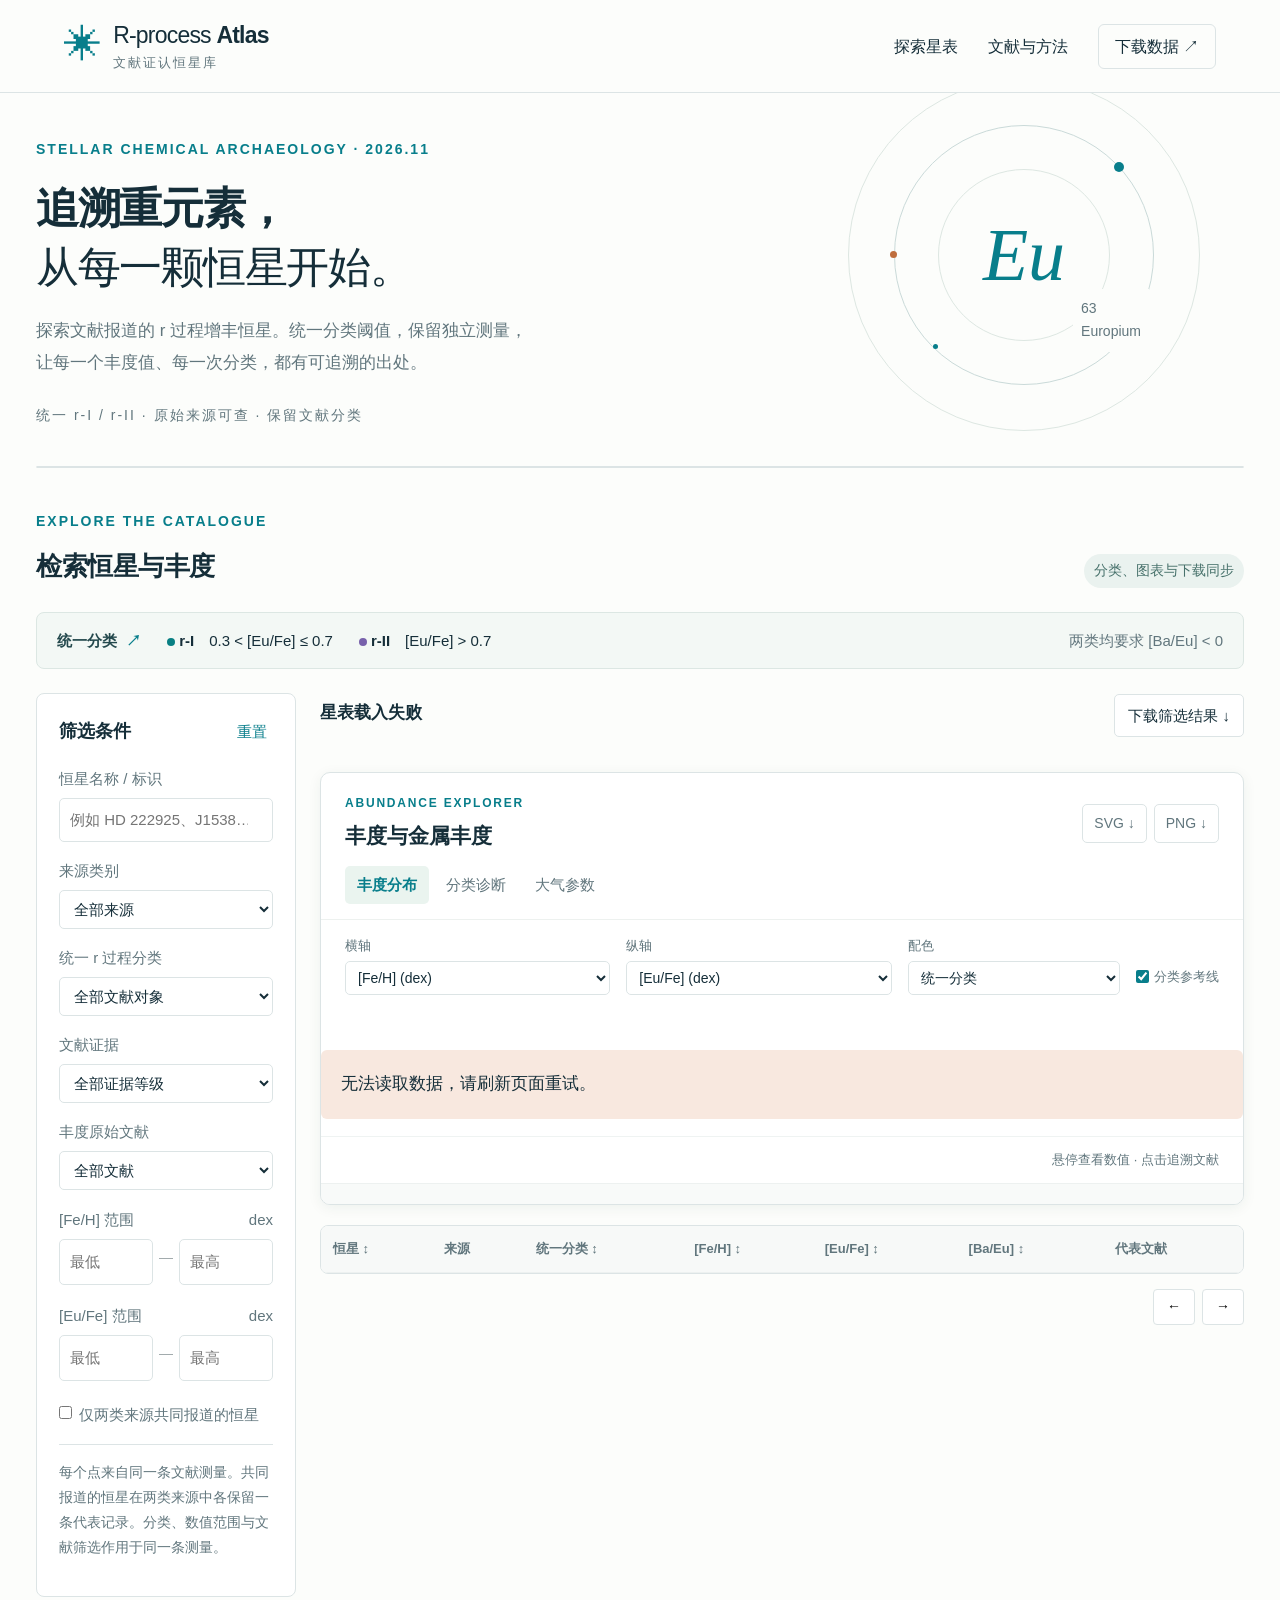
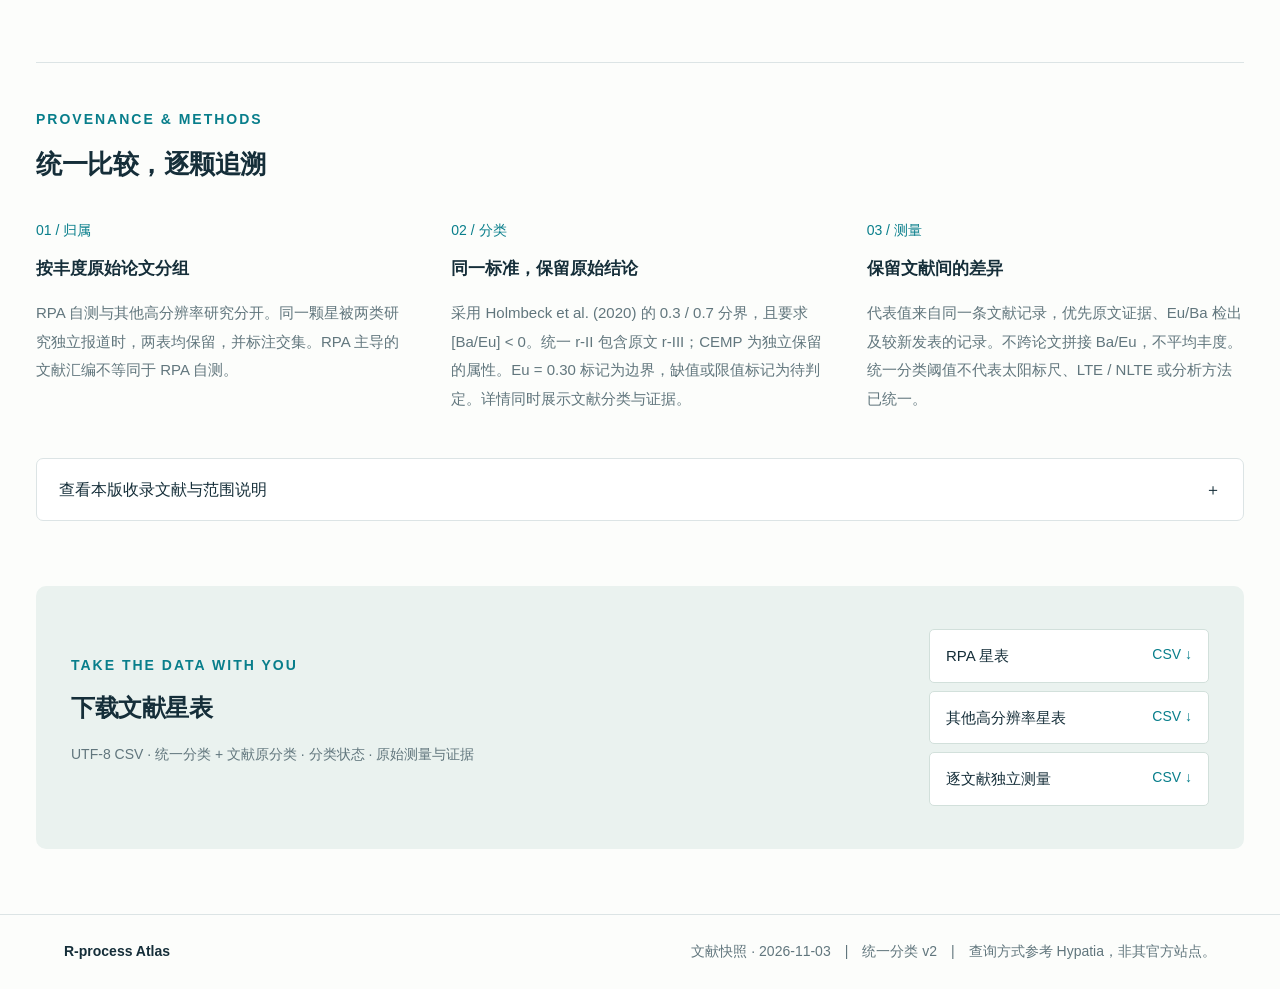
==== index.html @ 6a743aff "Add files via upload" ====
<!doctype html>
<html lang="zh-CN">
<head><meta charset="utf-8"><meta name="viewport" content="width=device-width,initial-scale=1"><meta name="description" content="检索公开文献报道的 r 过程增丰恒星，使用统一的 0.3 / 0.7 分类阈值，逐星追溯原始丰度测量。"><title>R-process Atlas · 文献证认恒星库</title><link rel="stylesheet" href="style.css?v=3"></head>
<body>
<header><a class="brand" href="#explore"><span class="mark">✳</span><span>R-process <b>Atlas</b><small>文献证认恒星库</small></span></a><nav><a href="#explore">探索星表</a><a href="#sources">文献与方法</a><a class="nav-download" href="#downloads">下载数据 ↗</a></nav></header>
<main>
<section class="hero"><div class="eyebrow">STELLAR CHEMICAL ARCHAEOLOGY · 2026.11</div><h1>追溯重元素，<br><span>从每一颗恒星开始。</span></h1><p>探索文献报道的 r 过程增丰恒星。统一分类阈值，保留独立测量，<br class="desktop">让每一个丰度值、每一次分类，都有可追溯的出处。</p><div class="hero-note">统一 r-I / r-II · 原始来源可查 · 保留文献分类</div><div class="orbit" aria-hidden="true"><i></i><i></i><i></i><span>Eu</span><small>63<br>Europium</small></div></section>
<section class="stats" id="stats" aria-live="polite"></section>
<section id="explore" class="explorer">
<div class="section-heading"><div><div class="eyebrow">EXPLORE THE CATALOGUE</div><h2>检索恒星与丰度</h2></div><span class="tag">分类、图表与下载同步</span></div>
<div class="classification-rule"><span class="rule-title">统一分类 <a href="https://arxiv.org/abs/2007.00749" target="_blank" rel="noopener" aria-label="Holmbeck 等 2020 年分类依据">↗</a></span><span><i class="dot class-i"></i><b>r-I</b>　0.3 &lt; [Eu/Fe] ≤ 0.7</span><span><i class="dot class-ii"></i><b>r-II</b>　[Eu/Fe] &gt; 0.7</span><span class="rule-common">两类均要求 [Ba/Eu] &lt; 0</span></div>
<div class="layout">
<aside>
<div class="filter-head"><h3>筛选条件</h3><button id="reset" class="text-button">重置</button></div>
<label>恒星名称 / 标识<input id="search" type="search" placeholder="例如 HD 222925、J1538…"></label>
<label>来源类别<select id="group"><option value="">全部来源</option><option value="RPA">RPA</option><option value="Other">其他高分辨率研究</option></select></label>
<label>统一 r 过程分类<select id="class"><option value="">全部文献对象</option><option value="r-I">r-I</option><option value="r-II">r-II</option><option value="boundary">阈值边界 · Eu = 0.30</option><option value="unavailable">待判定 · 缺值或限值</option><option value="outside">不满足统一阈值</option></select></label>
<label>文献证据<select id="basis"><option value="">全部证据等级</option><option value="primary">原文分类 / 原作者准则</option><option value="compilation">Shank (2023) 文献汇编</option></select></label>
<label>丰度原始文献<select id="source"><option value="">全部文献</option></select></label>
<div class="range-label">[Fe/H] 范围 <span>dex</span></div><div class="range"><input id="feMin" type="number" step="0.1" placeholder="最低" aria-label="最低 Fe/H"><span>—</span><input id="feMax" type="number" step="0.1" placeholder="最高" aria-label="最高 Fe/H"></div>
<div class="range-label">[Eu/Fe] 范围 <span>dex</span></div><div class="range"><input id="euMin" type="number" step="0.1" placeholder="最低" aria-label="最低 Eu/Fe"><span>—</span><input id="euMax" type="number" step="0.1" placeholder="最高" aria-label="最高 Eu/Fe"></div>
<label class="checkbox"><input type="checkbox" id="overlap">仅两类来源共同报道的恒星</label>
<p class="filter-note">每个点来自同一条文献测量。共同报道的恒星在两类来源中各保留一条代表记录。分类、数值范围与文献筛选作用于同一条测量。</p>
</aside>
<div class="results">
<div class="result-head"><div><strong id="resultCount" aria-live="polite">读取星表…</strong><small id="plotCount"></small></div><button id="export" class="button secondary">下载筛选结果 ↓</button></div>
<div id="classSummary" class="class-summary" aria-label="当前代表记录的统一分类数量"></div>
<div class="plot-card">
<div class="plot-heading"><div><div class="eyebrow">ABUNDANCE EXPLORER</div><h3 id="plotTitle">丰度与金属丰度</h3></div><div class="figure-download"><button id="saveSVG" title="下载可编辑矢量图">SVG ↓</button><button id="savePNG" title="下载三倍分辨率 PNG 图像">PNG ↓</button></div></div>
<div class="plot-tabs" role="group" aria-label="图表预设"><button data-view="abundance" class="active" aria-pressed="true">丰度分布</button><button data-view="diagnostic" aria-pressed="false">分类诊断</button><button data-view="atmosphere" aria-pressed="false">大气参数</button></div>
<div class="plot-controls">
<label>横轴<select id="xaxis"><option value="feh">[Fe/H] (dex)</option><option value="eu">[Eu/Fe] (dex)</option><option value="ba_eu">[Ba/Eu] (dex)</option><option value="teff">Teff (K)</option><option value="logg">log g (dex)</option></select></label>
<label>纵轴<select id="yaxis"><option value="eu">[Eu/Fe] (dex)</option><option value="ba_eu">[Ba/Eu] (dex)</option><option value="feh">[Fe/H] (dex)</option><option value="logg">log g (dex)</option><option value="teff">Teff (K)</option></select></label>
<label>配色<select id="colorBy"><option value="class">统一分类</option><option value="group">来源类别</option></select></label>
<label class="checkbox threshold-toggle"><input id="showThresholds" type="checkbox" checked>分类参考线</label>
</div>
<div id="plotLegend" class="plot-legend"></div>
<div id="plot" role="region" aria-label="恒星丰度交互散点图"></div>
<div class="plot-foot"><span id="plottedCount"></span><span>悬停查看数值 · 点击追溯文献</span></div>
<p id="plotNote" class="plot-note"></p>
</div>
<div class="table-wrap"><table><thead><tr><th><button data-sort="name">恒星 ↕</button></th><th>来源</th><th><button data-sort="r_class">统一分类 ↕</button></th><th><button data-sort="feh">[Fe/H] ↕</button></th><th><button data-sort="eu">[Eu/Fe] ↕</button></th><th><button data-sort="ba_eu">[Ba/Eu] ↕</button></th><th>代表文献</th></tr></thead><tbody id="rows"></tbody></table></div>
<div class="pagination"><span id="pageInfo"></span><div><button id="prev" aria-label="上一页">←</button><button id="next" aria-label="下一页">→</button></div></div>
</div></div></section>
<section id="sources" class="methods"><div class="eyebrow">PROVENANCE & METHODS</div><h2>统一比较，逐颗追溯</h2><div class="method-grid">
<article><span>01 / 归属</span><h3>按丰度原始论文分组</h3><p>RPA 自测与其他高分辨率研究分开。同一颗星被两类研究独立报道时，两表均保留，并标注交集。RPA 主导的文献汇编不等同于 RPA 自测。</p></article>
<article><span>02 / 分类</span><h3>同一标准，保留原始结论</h3><p>采用 Holmbeck et al. (2020) 的 0.3 / 0.7 分界，且要求 [Ba/Eu] &lt; 0。统一 r-II 包含原文 r-III；CEMP 为独立保留的属性。Eu = 0.30 标记为边界，缺值或限值标记为待判定。详情同时展示文献分类与证据。</p></article>
<article><span>03 / 测量</span><h3>保留文献间的差异</h3><p>代表值来自同一条文献记录，优先原文证据、Eu/Ba 检出及较新发表的记录。不跨论文拼接 Ba/Eu，不平均丰度。统一分类阈值不代表太阳标尺、LTE / NLTE 或分析方法已统一。</p></article>
</div><details><summary>查看本版收录文献与范围说明 <span>＋</span></summary><p class="coverage">本版是文献工作汇编，保留 702 颗不同恒星、814 条独立测量；统一分类不改变文献库的收录成员。未满足阈值或暂无法计算的记录仍保留并明确标记，不能计入严格统一 r-I / r-II 样本。本版并非全球所有文献的穷尽检索，部分早期数据仍依赖 Shank (2023) 汇编，原文证据尚未全部复核。图中的点值不包含缺失或限值，未导入的误差条不作推定。</p><p class="coverage"><a href="https://arxiv.org/abs/2007.00749" target="_blank" rel="noopener">Holmbeck et al. (2020) 分类依据 ↗</a>　<a href="data/README.md" download>字段与方法说明 ↓</a>　<a href="data/uniform_classification_changes.csv" download>分类变更核对表 ↓</a></p><div id="sourceList"></div></details></section>
<section id="downloads"><div><div class="eyebrow">TAKE THE DATA WITH YOU</div><h2>下载文献星表</h2><p>UTF-8 CSV · 统一分类 + 文献原分类 · 分类状态 · 原始测量与证据</p></div><div class="download-links"><a href="data/RPA_confirmed_RPE_stars.csv" download>RPA 星表 <span>CSV ↓</span></a><a href="data/Other_highres_confirmed_RPE_stars.csv" download>其他高分辨率星表 <span>CSV ↓</span></a><a href="data/publication_measurements.csv" download>逐文献独立测量 <span>CSV ↓</span></a></div></section>
</main><footer><b>R-process Atlas</b><span>文献快照 · 2026-11-03　|　统一分类 v2　|　查询方式参考 Hypatia，非其官方站点。</span></footer>
<dialog id="detail"><button class="close" aria-label="关闭详情">×</button><div id="detailContent"></div></dialog><div id="tooltip" role="tooltip"></div><div id="notice" role="status" aria-live="polite"></div><script src="app.js?v=3"></script>
</body></html>
---- style.css ----
:root{--ink:#152e39;--muted:#61767d;--line:#dce4e5;--paper:#f7f9f8;--teal:#087e8b;--orange:#bf6d3d}*{box-sizing:border-box}html{scroll-behavior:smooth;scroll-padding-top:30px}body{margin:0;color:var(--ink);font:17px/1.7 Inter,"Segoe UI","Microsoft YaHei",sans-serif;background:#fcfdfb}button,input,select{font:inherit}button,a,select{touch-action:manipulation}a{color:inherit;text-decoration:none}button{cursor:pointer}header{max-width:1440px;margin:auto;padding:22px 5%;display:flex;align-items:center;justify-content:space-between;border-bottom:1px solid var(--line)}.brand{display:flex;align-items:center;gap:12px;font-size:23px;line-height:1.2;letter-spacing:-.8px}.brand small{display:block;font-size:13px;letter-spacing:2px;margin-top:5px;color:var(--muted)}.mark{font-size:38px;color:var(--teal)}nav{display:flex;gap:30px;align-items:center;font-size:16px}.nav-download{border:1px solid var(--line);border-radius:6px;padding:8px 16px}main{max-width:1320px;margin:auto;padding:0 28px}.hero{position:relative;padding:65px 0 52px;overflow:hidden}.eyebrow{font-size:14px;font-weight:600;letter-spacing:2px;color:var(--teal)}h1{font-size:46px;line-height:1.38;letter-spacing:-1.3px;margin:17px 0}h1 span{font-weight:400}.hero p{color:var(--muted);line-height:1.9}.hero-note{font-size:14px;letter-spacing:2px;margin-top:25px;color:var(--muted)}.orbit{position:absolute;right:90px;top:56px;width:260px;height:260px;border:1px solid #cadad9;border-radius:50%;display:flex;align-items:center;justify-content:center}.orbit:after,.orbit:before{content:'';position:absolute;border:1px solid #dde7e2;border-radius:50%;width:350px;height:350px}.orbit:before{width:170px;height:170px}.orbit span{font:italic 74px Georgia,serif;color:var(--teal)}.orbit small{position:absolute;bottom:32px;right:4px;background:#fcfdfb;padding:8px;color:var(--muted);font-size:14px}.orbit i{position:absolute;width:10px;height:10px;border-radius:50%;background:var(--teal);top:36px;right:29px}.orbit i:nth-child(2){left:-5px;top:125px;background:var(--orange);width:7px;height:7px}.orbit i:nth-child(3){left:38px;top:218px;width:5px;height:5px}.stats{display:grid;grid-template-columns:repeat(4,1fr);border:1px solid var(--line);border-radius:10px;background:white;margin-bottom:54px}.stat{padding:24px 30px;border-right:1px solid var(--line)}.stat:last-child{border:0}.stat b{font:36px Georgia,serif;display:block}.stat span{display:block;font-size:15px;color:var(--muted);margin-top:5px}.section-heading{display:flex;align-items:end;justify-content:space-between;margin-bottom:24px}h2{font-size:26px;letter-spacing:-.5px;margin:10px 0 0}.tag{font-size:14px;padding:5px 10px;background:#eaf2ef;border-radius:20px;color:#47716b}.layout{display:grid;grid-template-columns:250px minmax(0,1fr);gap:26px}aside{align-self:start;border:1px solid var(--line);border-radius:8px;background:white;padding:22px}.filter-head{display:flex;justify-content:space-between;align-items:center;margin-bottom:20px}h3{font-size:17px;margin:0}.text-button{color:var(--teal);background:none;border:0;font-size:15px}label{font-size:15px;color:var(--muted);display:block;margin-bottom:17px}input,select{display:block;width:100%;background:white;border:1px solid var(--line);border-radius:5px;padding:9px 10px;font-size:15px;color:var(--ink);margin-top:7px}input:focus,select:focus{outline:2px solid #82c9ce;outline-offset:1px}.range-label{display:flex;justify-content:space-between;font-size:15px;color:var(--muted)}.range{display:flex;gap:6px;align-items:center;margin-bottom:18px}.range input{min-width:0}.range span{font-size:14px;color:#a1abad}.checkbox{display:flex;align-items:start;gap:7px;margin-top:22px}.checkbox input{width:auto;margin:3px 0}.filter-note{font-size:14px;line-height:1.8;border-top:1px solid var(--line);padding-top:15px;color:var(--muted)}.result-head{display:flex;align-items:center;justify-content:space-between;margin-bottom:16px}.result-head strong{font-size:17px}.result-head small{display:block;color:var(--muted);font-size:14px}.button{border:1px solid var(--line);border-radius:5px;padding:8px 13px;font-size:15px;background:white;color:var(--ink)}.plot-card{border:1px solid var(--line);border-radius:8px;background:white;overflow:hidden}.plot-controls{display:flex;justify-content:space-between;align-items:center;padding:15px 22px;font-size:14px}.plot-controls label{display:flex;align-items:center;gap:12px;margin:0}.plot-controls select{width:auto;margin:0;padding:5px 10px}.dot{display:inline-block;width:7px;height:7px;border-radius:50%;margin-right:4px}.rpa{background:var(--teal)}.other{background:var(--orange)}#plot{padding:0 12px}#plot svg{display:block;width:100%;height:auto}.plot-foot{display:flex;justify-content:space-between;font-size:13px;color:var(--muted);padding:10px 22px;border-top:1px solid #eff3f2}.table-wrap{overflow:auto;margin-top:22px;border:1px solid var(--line);border-radius:8px;background:white}table{width:100%;border-collapse:collapse;font-size:15px;white-space:nowrap}th{text-align:left;font-size:13px;color:var(--muted);background:var(--paper);font-weight:500}td,th{padding:12px 14px;border-bottom:1px solid #edf1f0}th button{border:0;background:none;color:inherit;padding:0;font:inherit}tbody tr{cursor:pointer}tbody tr:hover{background:#f0f7f5}.name-button{border:0;background:none;color:var(--teal);text-align:left;padding:0;font-size:15px}.badge{border-radius:4px;font-size:13px;padding:2px 7px;background:#e9f3f1;color:var(--teal)}.badge.other{background:#f8eee7;color:#9b5a32}.pagination{display:flex;justify-content:space-between;align-items:center;font-size:14px;color:var(--muted);padding:15px 0}.pagination button{border:1px solid var(--line);background:white;border-radius:4px;margin-left:7px;padding:5px 13px}.pagination button:disabled{opacity:.35;cursor:default}.methods{margin-top:65px;border-top:1px solid var(--line);padding-top:45px}.method-grid{display:grid;grid-template-columns:repeat(3,1fr);gap:38px;margin:30px 0}.method-grid article>span{color:var(--teal);font-size:14px}.method-grid h3{margin:10px 0}.method-grid p,.coverage{font-size:15px;color:var(--muted);line-height:1.9}details{border:1px solid var(--line);border-radius:7px;padding:17px 22px;background:white}summary{cursor:pointer;font-size:16px;list-style:none}summary span{float:right}.source-item{display:flex;justify-content:space-between;border-top:1px solid #edf1f0;padding:9px 0;font-size:15px}.source-item a{color:var(--teal)}.source-item span{color:var(--muted);font-size:14px}#sourceList{max-height:350px;overflow:auto}#downloads{display:flex;align-items:center;justify-content:space-between;gap:25px;margin:65px 0;background:#eaf2ef;border-radius:10px;padding:35px}#downloads h2{font-size:24px}#downloads p{font-size:14px;color:var(--muted)}.download-links{min-width:280px}.download-links a{display:flex;justify-content:space-between;gap:25px;background:white;border:1px solid #d2e0db;padding:13px 16px;border-radius:5px;margin:8px 0;font-size:15px}.download-links span{color:var(--teal);font-size:14px}footer{display:flex;justify-content:space-between;gap:20px;padding:25px 5%;border-top:1px solid var(--line);font-size:14px;color:var(--muted)}footer b{color:var(--ink)}dialog{border:1px solid var(--line);border-radius:12px;max-width:850px;width:92%;max-height:85vh;padding:35px;color:var(--ink)}dialog::backdrop{background:#102d3a88;backdrop-filter:blur(3px)}.close{position:absolute;right:15px;top:10px;border:0;background:none;font-size:30px;color:var(--muted)}#detailContent h2{padding-right:20px}#detailContent p{font-size:15px;color:var(--muted);overflow-wrap:anywhere}.measure{padding:18px 0;border-top:1px solid var(--line)}.measure a{color:var(--teal)}.measure .vals{display:flex;gap:20px;flex-wrap:wrap;font-size:16px}.measure small{display:block;font-size:14px;color:var(--muted);margin-top:10px}#tooltip{position:fixed;pointer-events:none;background:#173944;color:white;padding:8px 12px;border-radius:5px;font-size:14px;display:none;z-index:20;max-width:240px}.empty{padding:35px;color:var(--muted);text-align:center}.error{background:#f8e8df;padding:20px;border-radius:6px}a:hover{color:var(--teal)}@media(max-width:950px){.orbit{right:25px;opacity:.6;transform:scale(.75)}.hero h1,.hero p,.hero-note{position:relative;z-index:1}.hero p{max-width:65%}.layout{grid-template-columns:220px minmax(0,1fr);gap:16px}main{padding:0 20px}.stat{padding:20px}.plot-controls{padding:12px}.method-grid{gap:20px}}@media(max-width:650px){header{padding:18px 20px}.brand{font-size:19px}nav{gap:14px;font-size:14px}nav .nav-download{display:none}.hero{padding:35px 0}.hero h1{font-size:34px}.hero p{max-width:100%;font-size:16px}.orbit{display:none}.stats{grid-template-columns:repeat(2,1fr);margin-bottom:35px}.stat:nth-child(2){border-right:0}.stat:nth-child(-n+2){border-bottom:1px solid var(--line)}.stat b{font-size:30px}.layout{display:block}aside{display:grid;grid-template-columns:1fr 1fr;gap:0 16px;margin-bottom:20px;padding:16px}.filter-head,.filter-note,.checkbox{grid-column:1/-1}.range-label,.range{grid-column:1/-1}.filter-note{margin-bottom:0}.section-heading h2{font-size:22px}.tag{display:none}.result-head{gap:10px}.plot-foot span:last-child{display:none}.method-grid{grid-template-columns:1fr;gap:20px}.methods{margin-top:40px}.method-grid article{border-bottom:1px solid var(--line)}#downloads{display:block;padding:22px;margin:40px 0}.download-links{min-width:0;margin-top:20px}footer{display:block}footer span{display:block;margin-top:8px}.desktop{display:none}dialog{padding:25px 20px}.measure .vals{gap:10px}h2{font-size:23px}}

/* Unified classification and scientific explorer · 2026-11-03 v2 */
:root{--class-i:#087f83;--class-ii:#7761ab}
main{max-width:1480px;padding:0 36px}.hero{padding:45px 0 38px}.hero h1{font-size:43px}.orbit{top:32px}.stats{margin-bottom:42px}.stat{padding:22px 28px}.layout{grid-template-columns:235px minmax(0,1fr);gap:24px}.results{min-width:0}.classification-rule{display:flex;align-items:center;flex-wrap:wrap;gap:12px 26px;padding:14px 20px;border:1px solid #dce7e3;background:#f3f8f5;border-radius:8px;margin:0 0 24px;font-size:15px}.rule-title{font-weight:600;color:#24494d}.rule-title a{color:var(--teal);margin-left:5px}.rule-common{color:var(--muted);margin-left:auto}.class-i{background:var(--class-i)}.class-ii{background:var(--class-ii)}.dot{width:8px;height:8px;flex-shrink:0}.result-head{min-height:45px;gap:16px}.result-head strong{font-size:17px}.result-head small{margin-top:4px}.class-summary{display:flex;gap:8px;flex-wrap:wrap;margin:0 0 18px}.summary-chip{display:flex;align-items:center;gap:7px;border:1px solid #e1e8e6;border-radius:6px;padding:6px 11px;background:white;font-size:14px;color:#61767d}.summary-chip i{height:7px;width:7px;border-radius:50%}.summary-chip b{color:#2c4650;margin-left:4px;font-size:16px;font-variant-numeric:tabular-nums}.summary-chip:hover,.summary-chip.selected{border-color:#79aaa7;background:#f0f7f4}.plot-card{border-radius:10px;box-shadow:0 3px 14px #173b3510}.plot-heading{display:flex;align-items:center;justify-content:space-between;padding:20px 24px 12px;gap:12px}.plot-heading .eyebrow{font-size:12px;letter-spacing:1.8px}.plot-heading h3{font-size:19px;margin-top:5px;font-weight:600}.figure-download{display:flex;gap:7px}.figure-download button{border:1px solid #dce4e5;background:white;padding:6px 10px;color:var(--muted);font-size:14px;border-radius:5px}.figure-download button:hover{color:var(--teal);border-color:#88aaa7}.plot-tabs{display:flex;gap:5px;padding:0 24px 15px;border-bottom:1px solid #edf1ef}.plot-tabs button{background:none;border:0;border-radius:5px;font-size:15px;color:var(--muted);padding:6px 12px}.plot-tabs button.active{color:var(--teal);background:#eaf4ef;font-weight:600}.plot-controls{display:grid;grid-template-columns:minmax(120px,1fr) minmax(120px,1fr) minmax(95px,.8fr) auto;gap:14px;padding:16px 24px 10px;align-items:end}.plot-controls label{display:block;font-size:13px;color:var(--muted)}.plot-controls select{display:block;width:100%;margin:5px 0 0;font-size:14px;padding:7px 8px}.plot-controls .threshold-toggle{display:flex;align-items:center;gap:5px;white-space:nowrap;margin:0;padding-bottom:8px;font-size:13px}.threshold-toggle input{margin:0;accent-color:var(--teal)}.plot-legend{display:flex;align-items:center;justify-content:space-between;gap:10px;flex-wrap:wrap;padding:5px 24px 0;font-size:13px;color:var(--muted);min-height:28px}.color-legend,.shape-legend{display:flex;flex-wrap:wrap;gap:12px}.color-legend span{display:inline-flex;align-items:center;gap:3px}.shape-legend{gap:13px;color:#64767a}.shape-legend span{white-space:nowrap}#plot{padding:0;width:100%;overflow:hidden}#plot svg{width:100%;height:auto;display:block}.plot-point{cursor:pointer;outline:none}.plot-point:hover,.plot-point:focus{fill-opacity:1;stroke:#173944;stroke-width:1.5}.plot-foot{padding:12px 24px;font-size:13px;gap:12px;align-items:center}.plot-note{font-size:13px;line-height:1.8;color:#6b7c81;background:#f8faf9;padding:10px 24px;margin:0;border-top:1px solid #edf1f0}.class-badge{font-size:13px;white-space:nowrap;display:inline-flex;align-items:center;gap:5px;color:var(--class-color)}.class-badge:before{content:'';height:5px;width:5px;background:var(--class-color);border-radius:50%}.table-wrap{margin-top:20px}td,th{padding:12px}.table-wrap small{font-size:12px}td:nth-child(n+4):nth-child(-n+6){font-variant-numeric:tabular-nums}button:focus-visible,a:focus-visible{outline:2px solid #6eacb0;outline-offset:3px}#tooltip{max-width:310px;box-shadow:0 6px 24px #102d3a28;background:#173944f5;padding:12px 15px;line-height:1.7;z-index:25;overflow-wrap:anywhere}#tooltip b{display:block;font-size:15px;color:white;margin-bottom:3px}#tooltip span{display:block;font-variant-numeric:tabular-nums}#tooltip small{display:block;margin-top:5px;color:#b6d6d5;border-top:1px solid #ffffff24;padding-top:5px;font-size:13px}.detail-rule{background:#f0f6f2;border-radius:6px;padding:10px 14px;font-size:14px;color:#4b6f6e;margin:20px 0}.classification-pair{display:flex;align-items:center;gap:10px 25px;flex-wrap:wrap;font-size:15px;margin:13px 0}.classification-pair b{margin-left:6px}.current-measure{border-left:3px solid #9ac2b8;padding-left:14px}.current-label{display:inline!important;background:#edf5f0;border-radius:3px;color:var(--teal)!important;font-size:12px!important;padding:3px 5px;margin-left:5px}.measure h3{line-height:1.8}.measure{overflow-wrap:anywhere}#notice:empty{display:none}#notice{position:fixed;bottom:24px;left:50%;transform:translateX(-50%);background:#173944;color:white;z-index:50;padding:10px 18px;border-radius:7px;font-size:15px;max-width:90vw}.coverage a{color:var(--teal)}
@media(max-width:1100px){main{padding:0 24px}.layout{grid-template-columns:215px minmax(0,1fr);gap:18px}.plot-controls{grid-template-columns:1fr 1fr 1fr;gap:10px}.plot-controls .threshold-toggle{grid-column:1/-1;padding:0;margin-top:1px}.plot-heading,.plot-tabs{padding-left:18px;padding-right:18px}.plot-controls,.plot-legend{padding-left:18px;padding-right:18px}.rule-common{margin-left:0}.orbit{right:35px}.summary-chip{padding:5px 9px}}
@media(max-width:760px){.layout{grid-template-columns:190px minmax(0,1fr);gap:14px}aside{padding:16px}.plot-heading{align-items:start}.figure-download{gap:4px}.figure-download button{padding:4px 7px}.plot-heading h3{font-size:16px}.plot-controls{grid-template-columns:1fr 1fr}.plot-controls .threshold-toggle{grid-column:auto;padding:8px 0}.plot-tabs{gap:1px}.plot-tabs button{font-size:14px;padding:6px 8px}.shape-legend{font-size:12px}.result-head{flex-wrap:wrap}.plot-foot{padding:10px 15px}.plot-note{padding:10px 15px}.stat{padding:18px}.stat b{font-size:32px}}
@media(max-width:650px){main{padding:0 16px}.hero{padding:31px 0 28px}.hero h1{font-size:32px}.stats{margin-bottom:32px}.stat{padding:18px}.stat b{font-size:30px}.classification-rule{gap:8px 12px;padding:13px 15px;font-size:14px;margin-bottom:18px}.rule-title{width:100%}.rule-common{width:100%;padding-top:2px;font-size:13px}.layout{display:block}aside{margin-bottom:22px;padding:16px}.result-head{flex-wrap:nowrap;align-items:start;gap:10px}.result-head strong{font-size:15px}.result-head small{font-size:13px;line-height:1.6}.result-head .button{font-size:13px;white-space:nowrap;padding:7px 8px;margin-top:2px}.class-summary{gap:6px;margin:14px 0}.summary-chip{padding:4px 8px;font-size:13px;gap:5px}.summary-chip b{font-size:14px}.plot-heading{padding:16px 15px 12px}.plot-heading h3{font-size:17px}.plot-heading .eyebrow{font-size:11px}.plot-tabs{padding:0 15px 12px;gap:3px}.plot-tabs button{padding:6px 10px}.plot-controls{padding:13px 15px 7px;grid-template-columns:1fr 1fr;gap:9px 13px}.plot-controls label{font-size:13px}.plot-controls select{font-size:14px;min-width:0}.plot-controls .threshold-toggle{grid-column:auto;font-size:13px;padding-bottom:7px}.plot-legend{padding:7px 15px 2px;font-size:12px;gap:7px}.color-legend{gap:9px}.plot-foot{font-size:12px;line-height:1.7}.plot-foot span:last-child{display:none}.plot-note{font-size:12px}.table-wrap{border-radius:7px}td,th{padding:11px}.detail-rule{font-size:13px}.classification-pair{font-size:14px;gap:6px 18px}footer{font-size:13px;line-height:1.8}.methods h2{font-size:23px}}
@media(prefers-reduced-motion:reduce){html{scroll-behavior:auto}}

/* Comfortable reading sizes · 2026-11-03 v3 */
aside label, .plot-controls label{line-height:1.6}
.layout{grid-template-columns:260px minmax(0,1fr)}
.table-wrap th{font-weight:600}
.plot-legend{padding-top:9px;padding-bottom:4px;row-gap:10px}
.plot-controls{column-gap:16px;row-gap:12px}
.summary-chip{padding:7px 11px}
.figure-download button{padding:7px 11px}
.filter-head h3{font-size:18px}
.plot-heading h3{font-size:21px}
.classification-rule{line-height:1.8}
@media(max-width:1100px){.layout{grid-template-columns:235px minmax(0,1fr)}}
@media(min-width:651px) and (max-width:850px){
  .layout{display:block}
  aside{display:grid;grid-template-columns:repeat(3,minmax(0,1fr));gap:0 18px;margin-bottom:24px}
  aside label{min-width:0}
  .filter-head,.filter-note,.checkbox,.range-label,.range{grid-column:1/-1}
  .plot-controls{grid-template-columns:1fr 1fr 1fr}
  .plot-controls .threshold-toggle{grid-column:1/-1;padding:0}
}
@media(max-width:650px){
  header{padding:17px 16px;gap:16px;flex-wrap:wrap}
  nav{font-size:14px;gap:18px}
  .layout{display:block}
  input,select,.plot-controls select{font-size:16px}
  .result-head{flex-wrap:wrap;row-gap:10px}
  .plot-heading h3{font-size:20px}
  .plot-tabs button{font-size:14px;padding:7px 10px}
  .plot-controls .threshold-toggle{font-size:13px;align-self:center}
  .shape-legend{font-size:12px}
  .plot-foot,.plot-note{font-size:13px;line-height:1.8}
  .figure-download button{font-size:13px;padding:6px 9px}
  .class-summary{gap:7px}
  .summary-chip{padding:6px 9px}
  .source-item{gap:12px;flex-wrap:wrap}
  .stat span{font-size:14px}
}
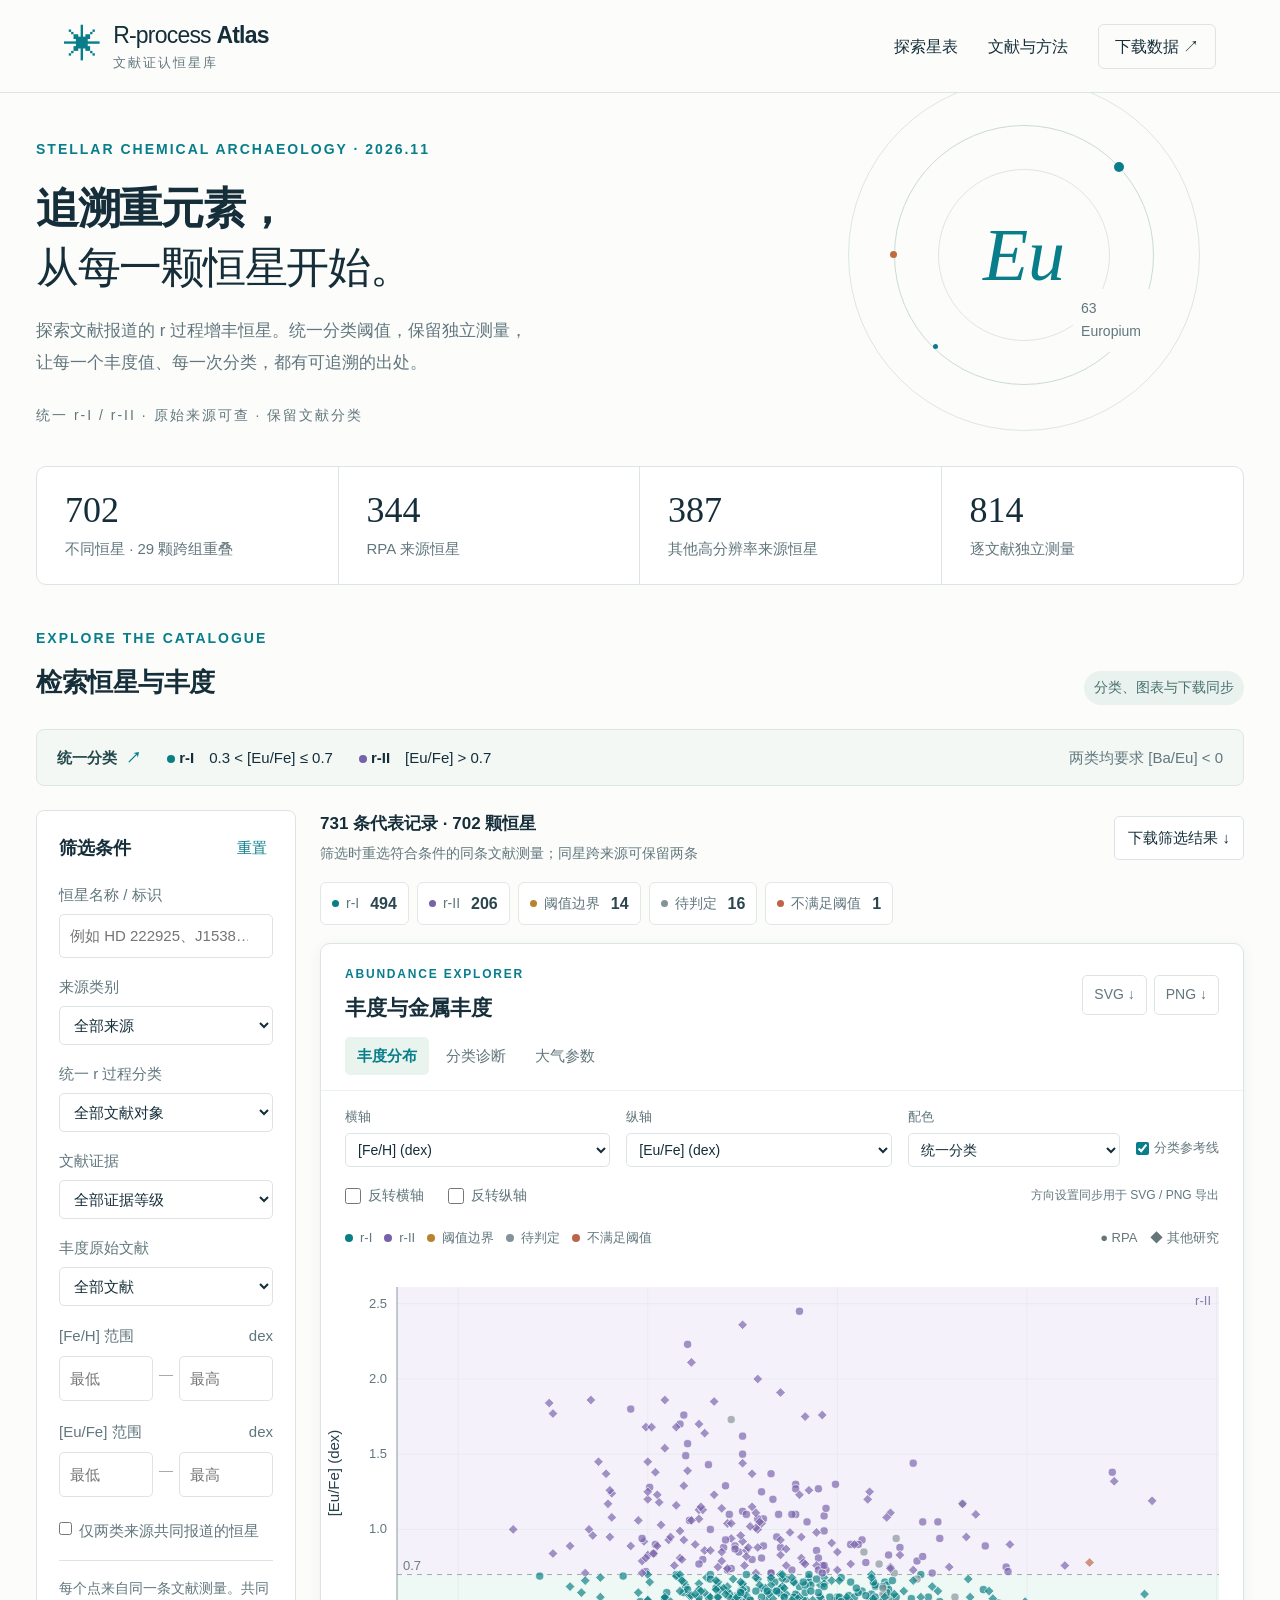
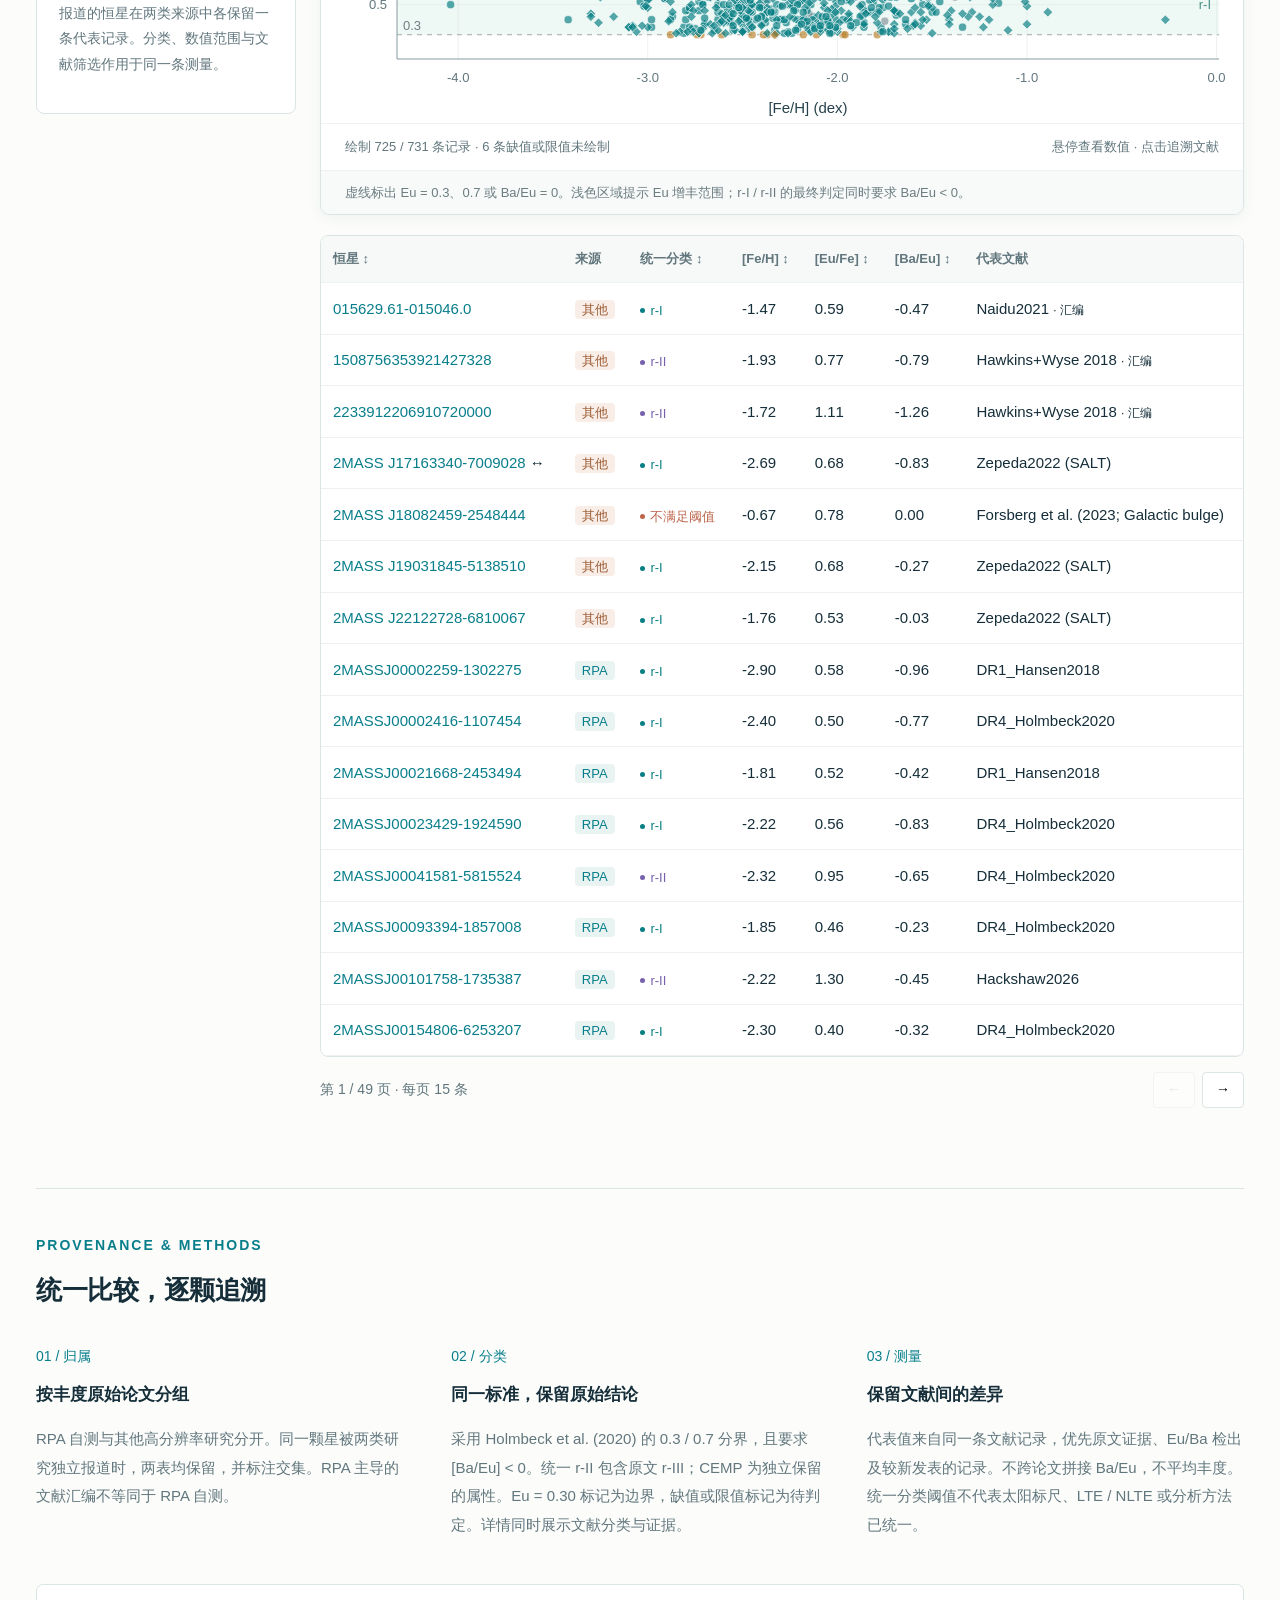
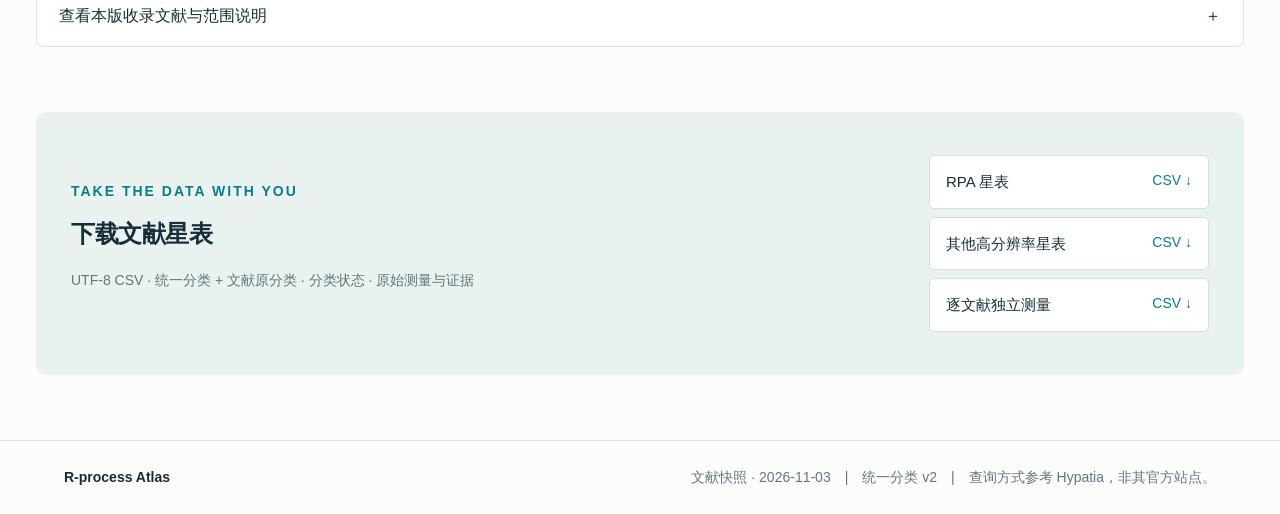
==== commit 2a7212fa: "Allow independent reversal of plot axes and exported figures" ====
--- a/index.html
+++ b/index.html
@@ -1,6 +1,6 @@
 <!doctype html>
 <html lang="zh-CN">
-<head><meta charset="utf-8"><meta name="viewport" content="width=device-width,initial-scale=1"><meta name="description" content="检索公开文献报道的 r 过程增丰恒星，使用统一的 0.3 / 0.7 分类阈值，逐星追溯原始丰度测量。"><title>R-process Atlas · 文献证认恒星库</title><link rel="stylesheet" href="style.css?v=3"></head>
+<head><meta charset="utf-8"><meta name="viewport" content="width=device-width,initial-scale=1"><meta name="description" content="检索公开文献报道的 r 过程增丰恒星，使用统一的 0.3 / 0.7 分类阈值，逐星追溯原始丰度测量。"><title>R-process Atlas · 文献证认恒星库</title><link rel="stylesheet" href="style.css?v=4"></head>
 <body>
 <header><a class="brand" href="#explore"><span class="mark">✳</span><span>R-process <b>Atlas</b><small>文献证认恒星库</small></span></a><nav><a href="#explore">探索星表</a><a href="#sources">文献与方法</a><a class="nav-download" href="#downloads">下载数据 ↗</a></nav></header>
 <main>
@@ -34,6 +34,11 @@
 <label>配色<select id="colorBy"><option value="class">统一分类</option><option value="group">来源类别</option></select></label>
 <label class="checkbox threshold-toggle"><input id="showThresholds" type="checkbox" checked>分类参考线</label>
 </div>
+<div class="axis-directions" role="group" aria-label="坐标轴方向">
+<label class="checkbox"><input id="reverseX" type="checkbox">反转横轴</label>
+<label class="checkbox"><input id="reverseY" type="checkbox">反转纵轴</label>
+<span>方向设置同步用于 SVG / PNG 导出</span>
+</div>
 <div id="plotLegend" class="plot-legend"></div>
 <div id="plot" role="region" aria-label="恒星丰度交互散点图"></div>
 <div class="plot-foot"><span id="plottedCount"></span><span>悬停查看数值 · 点击追溯文献</span></div>
@@ -49,5 +54,5 @@
 </div><details><summary>查看本版收录文献与范围说明 <span>＋</span></summary><p class="coverage">本版是文献工作汇编，保留 702 颗不同恒星、814 条独立测量；统一分类不改变文献库的收录成员。未满足阈值或暂无法计算的记录仍保留并明确标记，不能计入严格统一 r-I / r-II 样本。本版并非全球所有文献的穷尽检索，部分早期数据仍依赖 Shank (2023) 汇编，原文证据尚未全部复核。图中的点值不包含缺失或限值，未导入的误差条不作推定。</p><p class="coverage"><a href="https://arxiv.org/abs/2007.00749" target="_blank" rel="noopener">Holmbeck et al. (2020) 分类依据 ↗</a>　<a href="data/README.md" download>字段与方法说明 ↓</a>　<a href="data/uniform_classification_changes.csv" download>分类变更核对表 ↓</a></p><div id="sourceList"></div></details></section>
 <section id="downloads"><div><div class="eyebrow">TAKE THE DATA WITH YOU</div><h2>下载文献星表</h2><p>UTF-8 CSV · 统一分类 + 文献原分类 · 分类状态 · 原始测量与证据</p></div><div class="download-links"><a href="data/RPA_confirmed_RPE_stars.csv" download>RPA 星表 <span>CSV ↓</span></a><a href="data/Other_highres_confirmed_RPE_stars.csv" download>其他高分辨率星表 <span>CSV ↓</span></a><a href="data/publication_measurements.csv" download>逐文献独立测量 <span>CSV ↓</span></a></div></section>
 </main><footer><b>R-process Atlas</b><span>文献快照 · 2026-11-03　|　统一分类 v2　|　查询方式参考 Hypatia，非其官方站点。</span></footer>
-<dialog id="detail"><button class="close" aria-label="关闭详情">×</button><div id="detailContent"></div></dialog><div id="tooltip" role="tooltip"></div><div id="notice" role="status" aria-live="polite"></div><script src="app.js?v=3"></script>
+<dialog id="detail"><button class="close" aria-label="关闭详情">×</button><div id="detailContent"></div></dialog><div id="tooltip" role="tooltip"></div><div id="notice" role="status" aria-live="polite"></div><script src="app.js?v=4"></script>
 </body></html>
--- a/style.css
+++ b/style.css
@@ -45,3 +45,11 @@
   .source-item{gap:12px;flex-wrap:wrap}
   .stat span{font-size:14px}
 }
+
+/* Independent axis direction controls */
+.axis-directions{display:flex;align-items:center;flex-wrap:wrap;gap:12px 24px;padding:7px 24px 10px;color:var(--muted)}
+.axis-directions .checkbox{display:flex;align-items:center;gap:7px;margin:0;font-size:14px;white-space:nowrap;cursor:pointer}
+.axis-directions input{width:16px;height:16px;margin:0;accent-color:var(--teal);cursor:pointer}
+.axis-directions>span{font-size:12px;margin-left:auto}
+@media(max-width:1100px){.axis-directions{padding-left:18px;padding-right:18px}.axis-directions>span{margin-left:0}}
+@media(max-width:650px){.axis-directions{padding:7px 15px 10px;gap:10px 22px}.axis-directions .checkbox{font-size:14px}.axis-directions>span{width:100%;font-size:12px}}
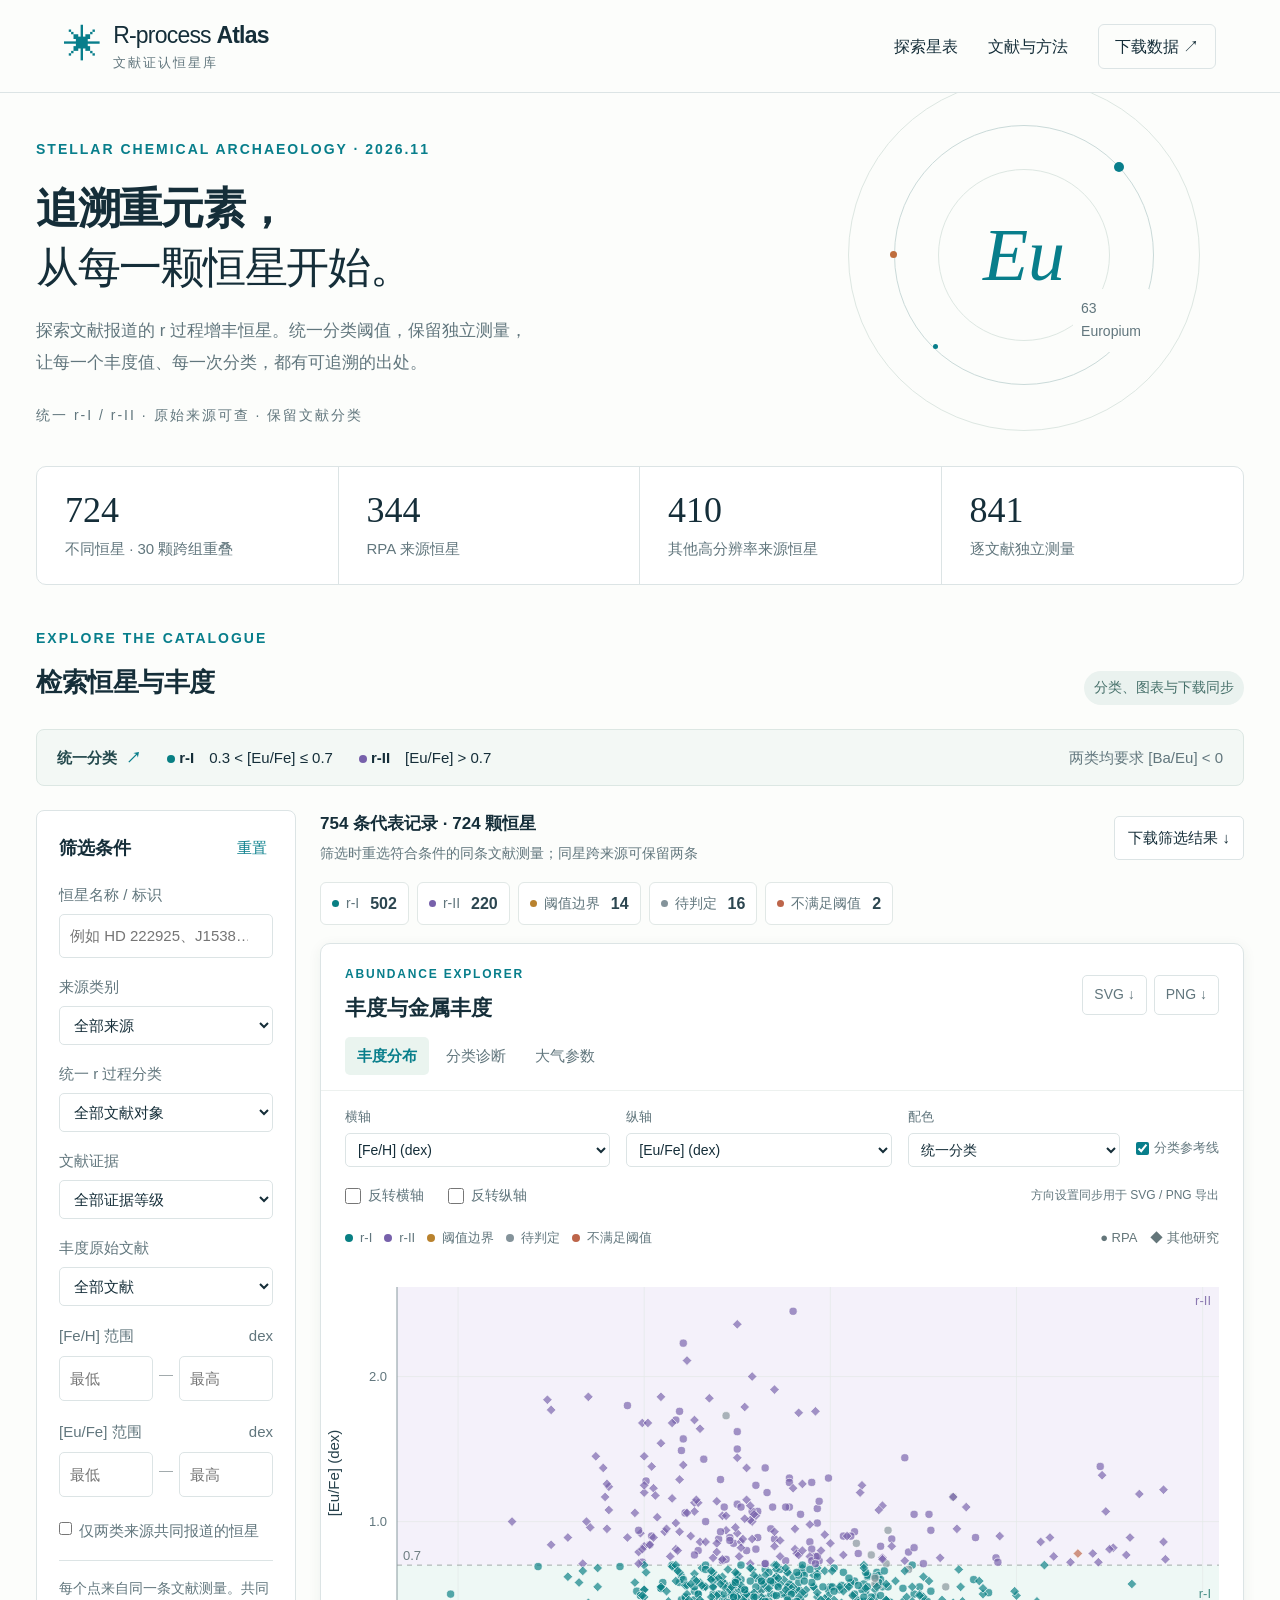
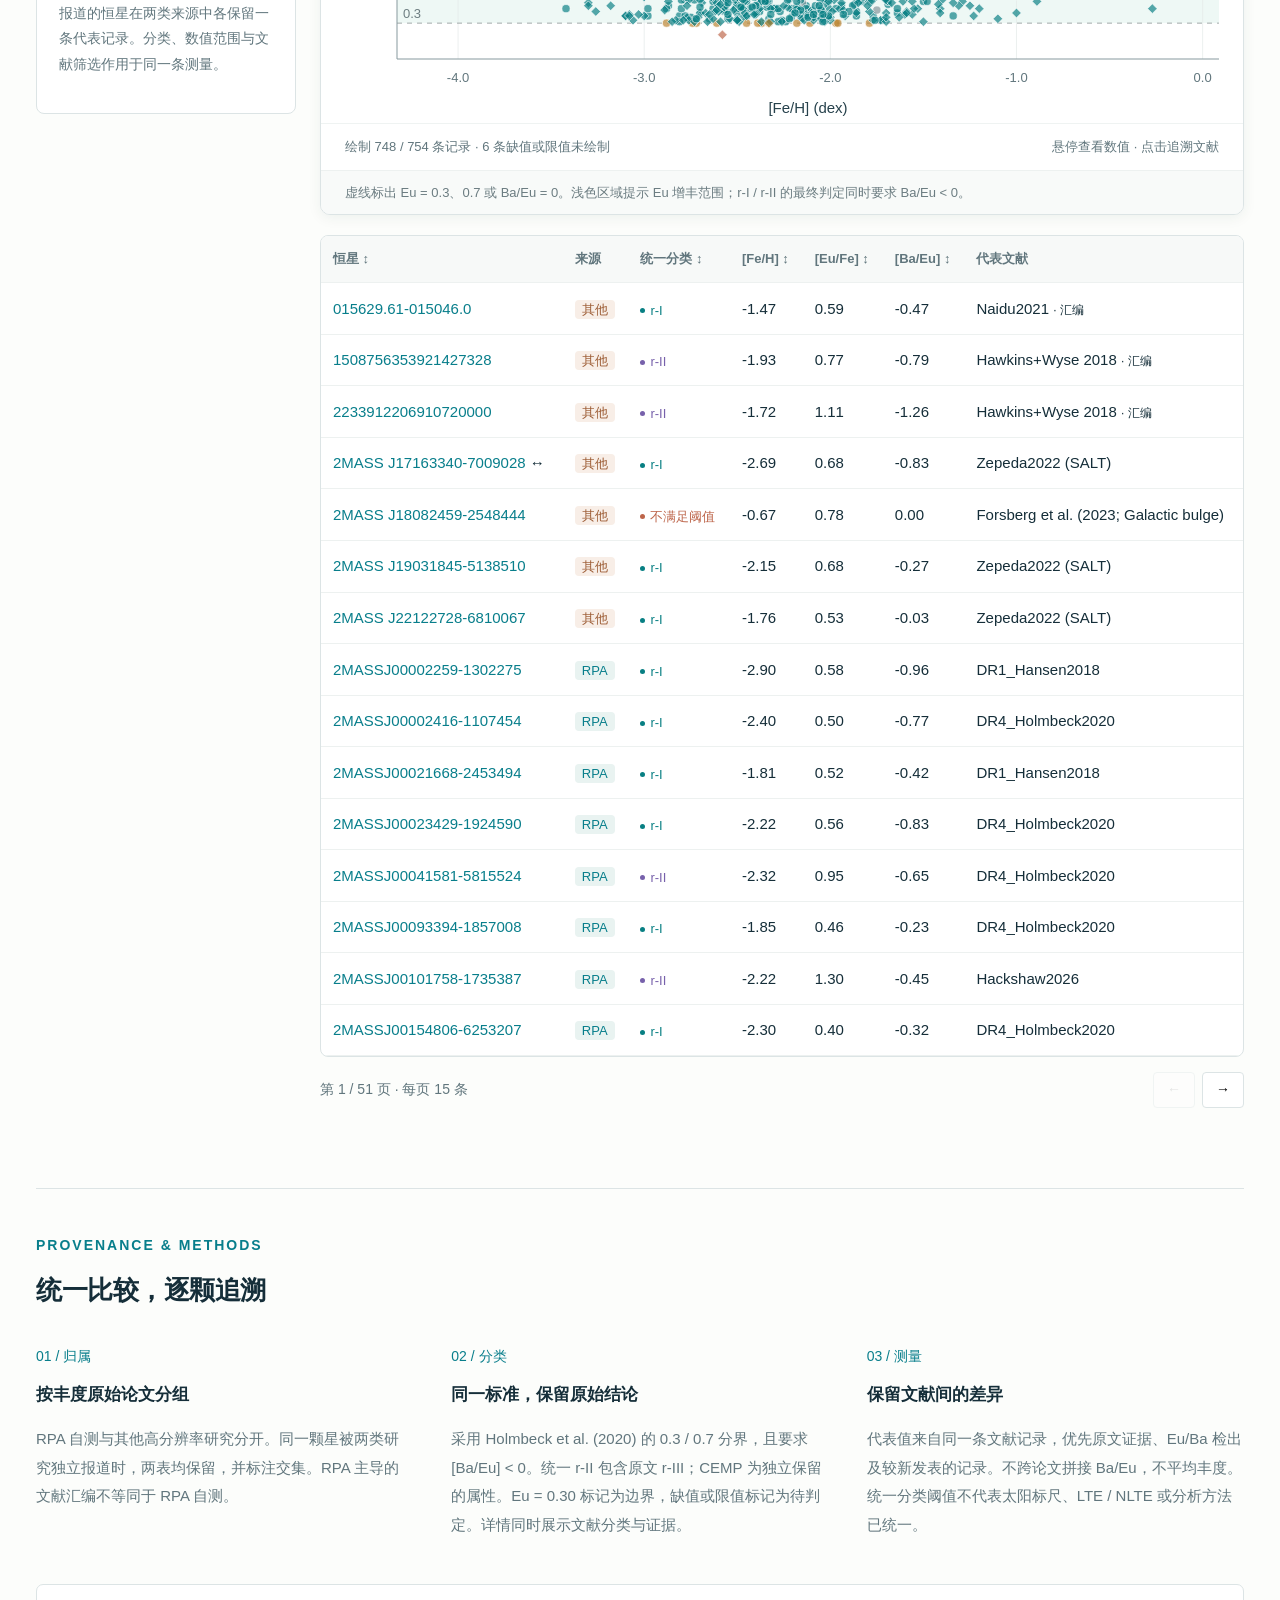
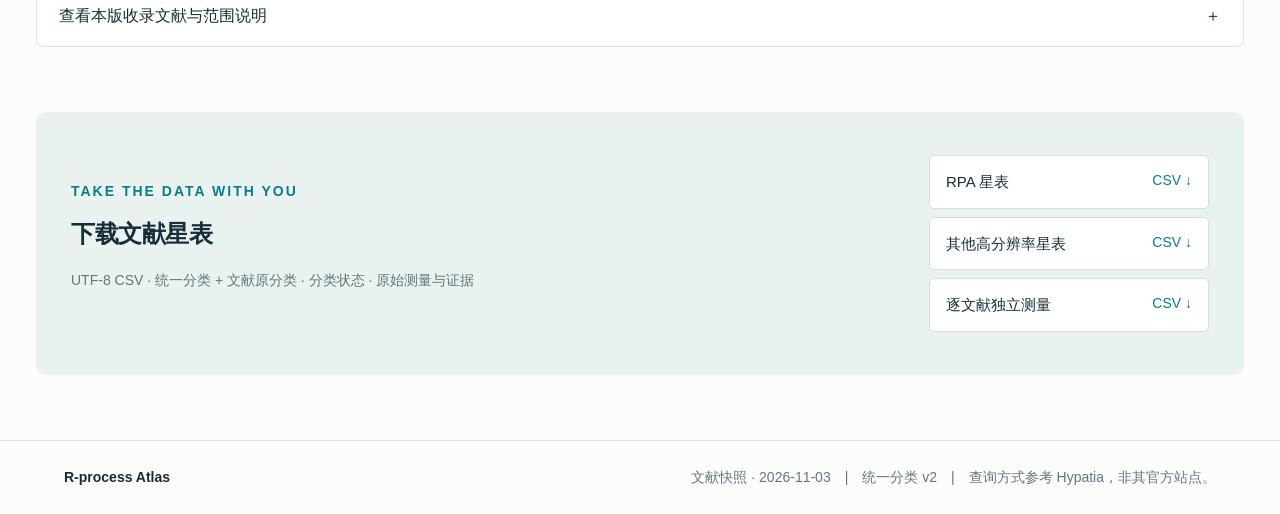
==== commit f3478bba: "Add 27 verified literature measurements and audit RPA coverage Reconcile 749 RPA spectroscopy entrie" ====
--- a/index.html
+++ b/index.html
@@ -51,8 +51,8 @@
 <article><span>01 / 归属</span><h3>按丰度原始论文分组</h3><p>RPA 自测与其他高分辨率研究分开。同一颗星被两类研究独立报道时，两表均保留，并标注交集。RPA 主导的文献汇编不等同于 RPA 自测。</p></article>
 <article><span>02 / 分类</span><h3>同一标准，保留原始结论</h3><p>采用 Holmbeck et al. (2020) 的 0.3 / 0.7 分界，且要求 [Ba/Eu] &lt; 0。统一 r-II 包含原文 r-III；CEMP 为独立保留的属性。Eu = 0.30 标记为边界，缺值或限值标记为待判定。详情同时展示文献分类与证据。</p></article>
 <article><span>03 / 测量</span><h3>保留文献间的差异</h3><p>代表值来自同一条文献记录，优先原文证据、Eu/Ba 检出及较新发表的记录。不跨论文拼接 Ba/Eu，不平均丰度。统一分类阈值不代表太阳标尺、LTE / NLTE 或分析方法已统一。</p></article>
-</div><details><summary>查看本版收录文献与范围说明 <span>＋</span></summary><p class="coverage">本版是文献工作汇编，保留 702 颗不同恒星、814 条独立测量；统一分类不改变文献库的收录成员。未满足阈值或暂无法计算的记录仍保留并明确标记，不能计入严格统一 r-I / r-II 样本。本版并非全球所有文献的穷尽检索，部分早期数据仍依赖 Shank (2023) 汇编，原文证据尚未全部复核。图中的点值不包含缺失或限值，未导入的误差条不作推定。</p><p class="coverage"><a href="https://arxiv.org/abs/2007.00749" target="_blank" rel="noopener">Holmbeck et al. (2020) 分类依据 ↗</a>　<a href="data/README.md" download>字段与方法说明 ↓</a>　<a href="data/uniform_classification_changes.csv" download>分类变更核对表 ↓</a></p><div id="sourceList"></div></details></section>
+</div><details><summary>查看本版收录文献与范围说明 <span>＋</span></summary><p class="coverage">本版是文献工作汇编，保留 724 颗不同恒星、841 条逐文献测量；本轮补入 27 条测量，净增 22 颗恒星；数值候选另附清单，不计入主表。未满足阈值或暂无法计算的记录仍保留并明确标记，不能计入严格统一 r-I / r-II 样本。本版并非全球所有文献的穷尽检索，部分早期数据仍依赖 Shank (2023) 汇编，原文证据尚未全部复核。图中的点值不包含缺失或限值，未导入的误差条不作推定。</p><p class="coverage"><a href="https://arxiv.org/abs/2007.00749" target="_blank" rel="noopener">Holmbeck et al. (2020) 分类依据 ↗</a>　<a href="data/literature_audit_20261103.md" target="_blank" rel="noopener">本轮文献核查报告 ↗</a>　<a href="data/literature_additions.csv" download>27 条新增测量 ↓</a>　<a href="data/threshold_candidates.csv" download>49 条独立候选记录 ↓</a>　<a href="data/README.md" download>字段与方法说明 ↓</a>　<a href="data/uniform_classification_changes.csv" download>分类变更核对表 ↓</a></p><div id="sourceList"></div></details></section>
 <section id="downloads"><div><div class="eyebrow">TAKE THE DATA WITH YOU</div><h2>下载文献星表</h2><p>UTF-8 CSV · 统一分类 + 文献原分类 · 分类状态 · 原始测量与证据</p></div><div class="download-links"><a href="data/RPA_confirmed_RPE_stars.csv" download>RPA 星表 <span>CSV ↓</span></a><a href="data/Other_highres_confirmed_RPE_stars.csv" download>其他高分辨率星表 <span>CSV ↓</span></a><a href="data/publication_measurements.csv" download>逐文献独立测量 <span>CSV ↓</span></a></div></section>
 </main><footer><b>R-process Atlas</b><span>文献快照 · 2026-11-03　|　统一分类 v2　|　查询方式参考 Hypatia，非其官方站点。</span></footer>
-<dialog id="detail"><button class="close" aria-label="关闭详情">×</button><div id="detailContent"></div></dialog><div id="tooltip" role="tooltip"></div><div id="notice" role="status" aria-live="polite"></div><script src="app.js?v=4"></script>
+<dialog id="detail"><button class="close" aria-label="关闭详情">×</button><div id="detailContent"></div></dialog><div id="tooltip" role="tooltip"></div><div id="notice" role="status" aria-live="polite"></div><script src="app.js?v=5"></script>
 </body></html>
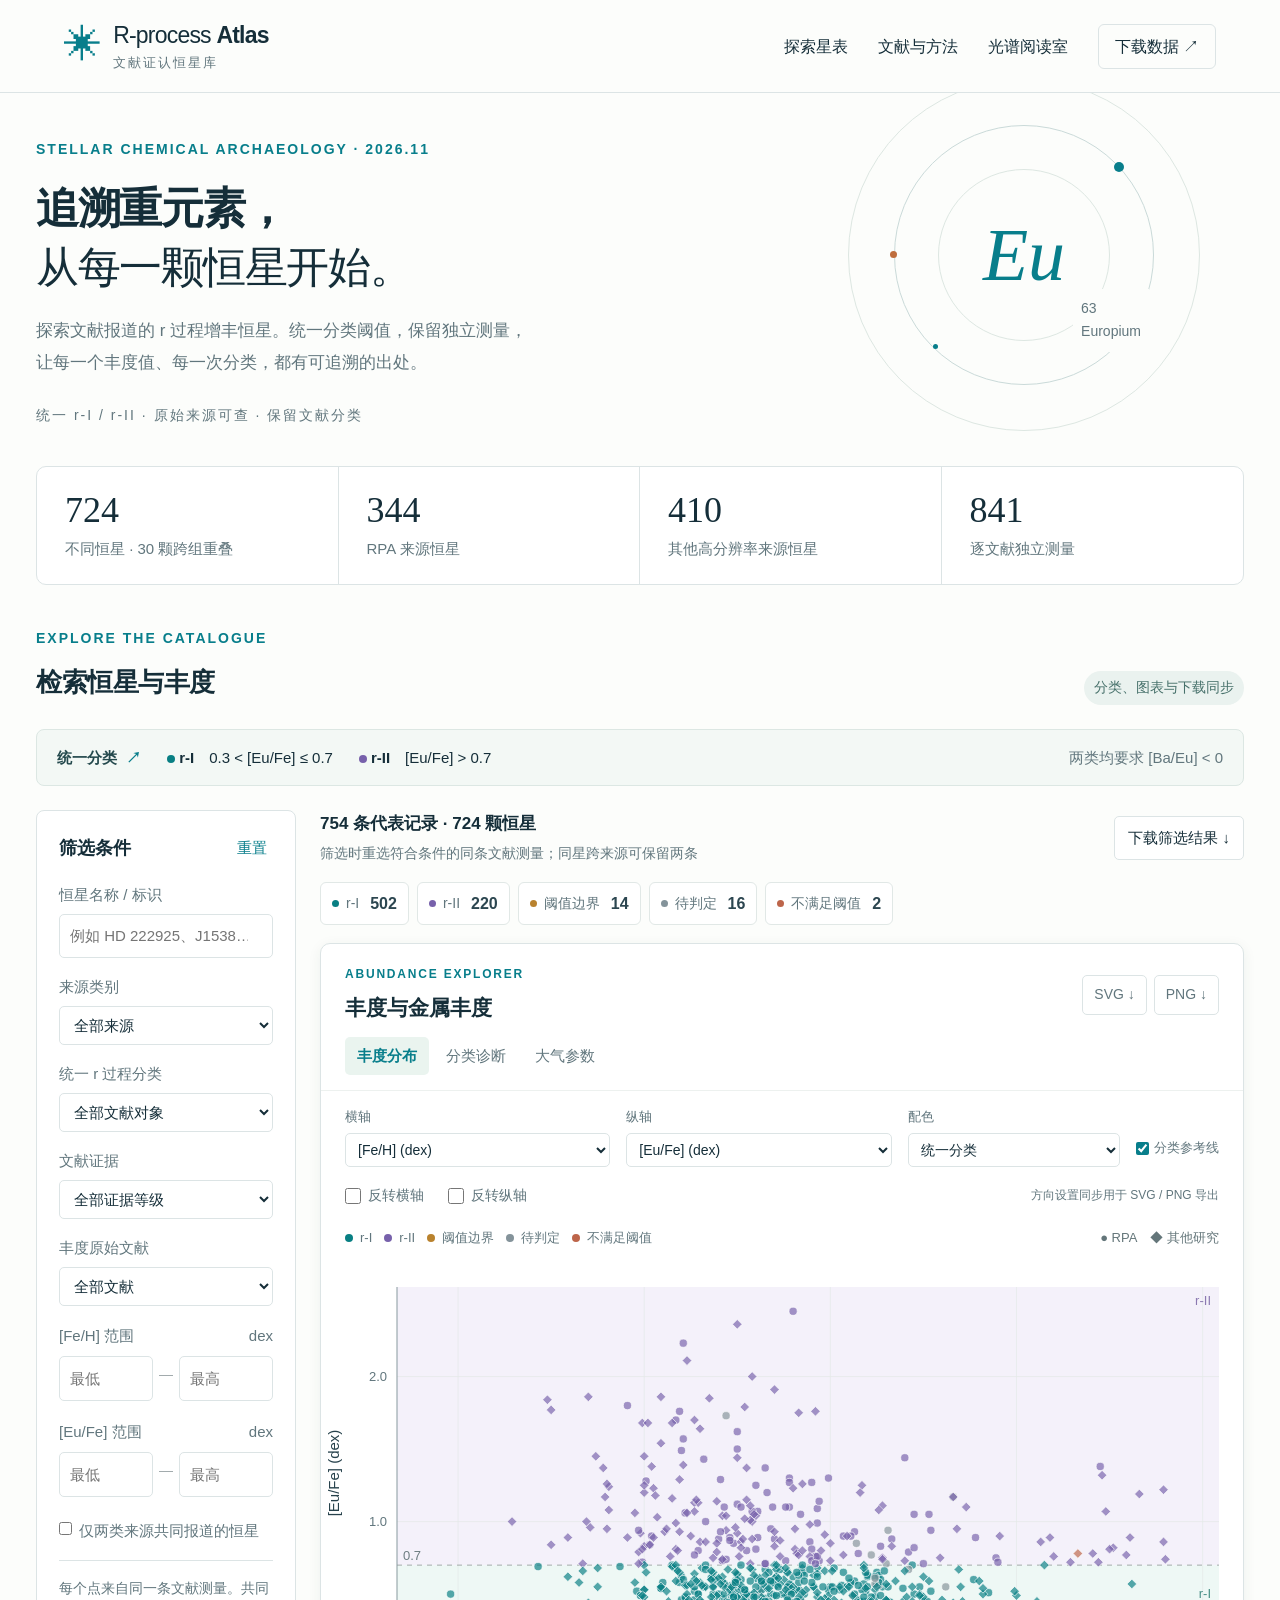
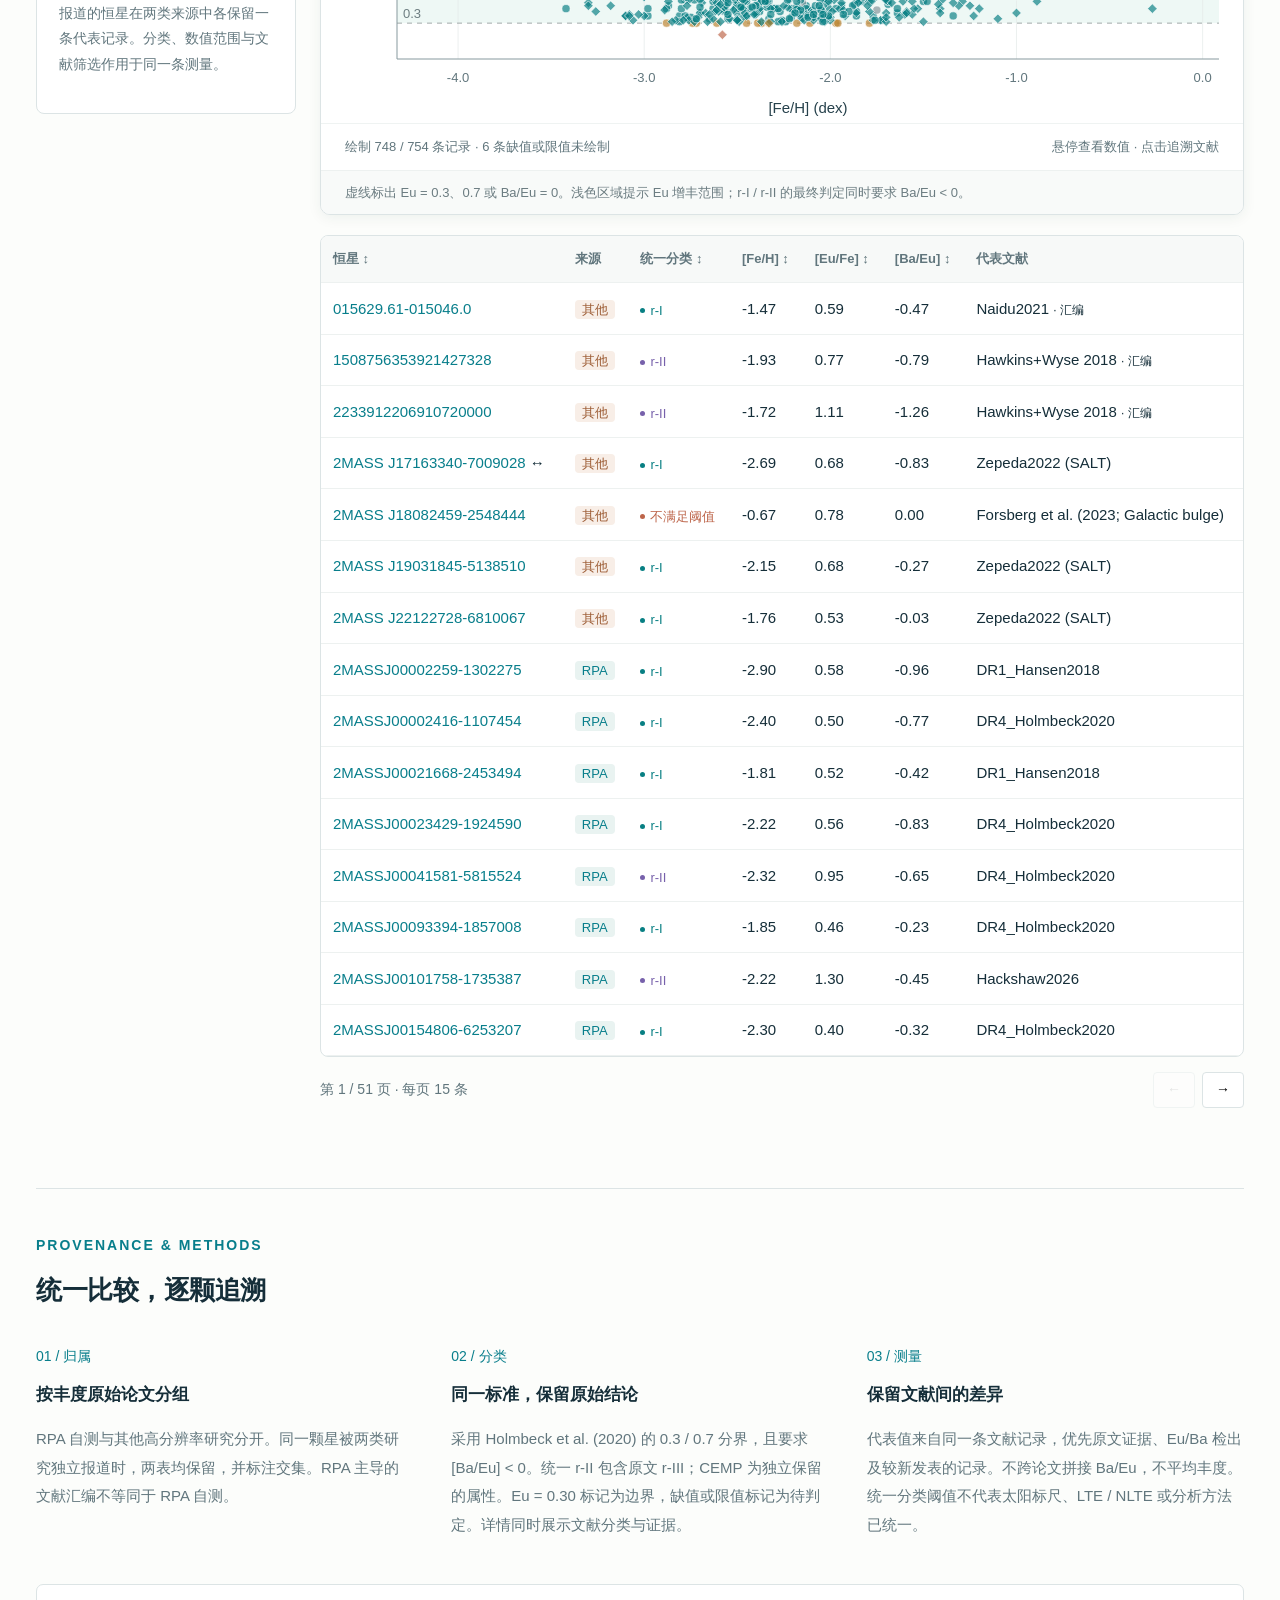
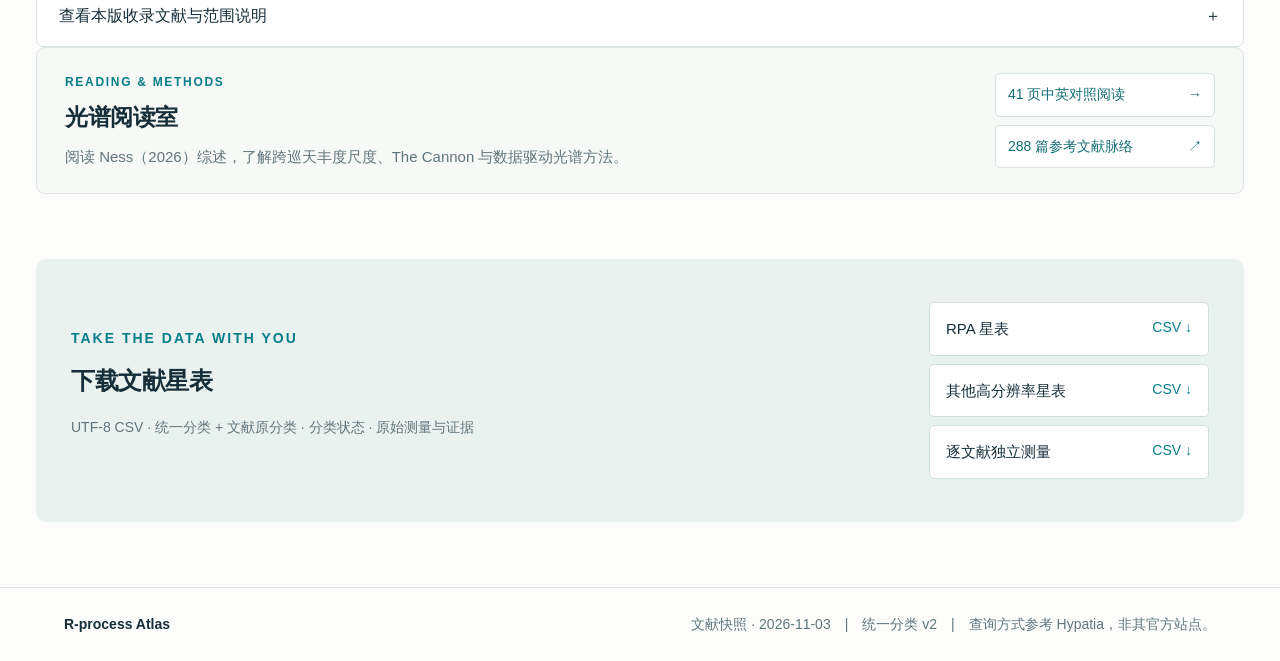
==== commit 495a575c: "Add a secondary spectroscopy reading room to R-process Atlas Keep the stellar catalogue as the homep" ====
--- a/index.html
+++ b/index.html
@@ -1,8 +1,8 @@
 <!doctype html>
 <html lang="zh-CN">
-<head><meta charset="utf-8"><meta name="viewport" content="width=device-width,initial-scale=1"><meta name="description" content="检索公开文献报道的 r 过程增丰恒星，使用统一的 0.3 / 0.7 分类阈值，逐星追溯原始丰度测量。"><title>R-process Atlas · 文献证认恒星库</title><link rel="stylesheet" href="style.css?v=4"></head>
+<head><meta charset="utf-8"><meta name="viewport" content="width=device-width,initial-scale=1"><meta name="description" content="检索公开文献报道的 r 过程增丰恒星，使用统一的 0.3 / 0.7 分类阈值，逐星追溯原始丰度测量。"><title>R-process Atlas · 文献证认恒星库</title><link rel="stylesheet" href="style.css?v=6"></head>
 <body>
-<header><a class="brand" href="#explore"><span class="mark">✳</span><span>R-process <b>Atlas</b><small>文献证认恒星库</small></span></a><nav><a href="#explore">探索星表</a><a href="#sources">文献与方法</a><a class="nav-download" href="#downloads">下载数据 ↗</a></nav></header>
+<header><a class="brand" href="#explore"><span class="mark">✳</span><span>R-process <b>Atlas</b><small>文献证认恒星库</small></span></a><nav><a href="#explore">探索星表</a><a href="#sources">文献与方法</a><a href="reading-room/">光谱阅读室</a><a class="nav-download" href="#downloads">下载数据 ↗</a></nav></header>
 <main>
 <section class="hero"><div class="eyebrow">STELLAR CHEMICAL ARCHAEOLOGY · 2026.11</div><h1>追溯重元素，<br><span>从每一颗恒星开始。</span></h1><p>探索文献报道的 r 过程增丰恒星。统一分类阈值，保留独立测量，<br class="desktop">让每一个丰度值、每一次分类，都有可追溯的出处。</p><div class="hero-note">统一 r-I / r-II · 原始来源可查 · 保留文献分类</div><div class="orbit" aria-hidden="true"><i></i><i></i><i></i><span>Eu</span><small>63<br>Europium</small></div></section>
 <section class="stats" id="stats" aria-live="polite"></section>
@@ -52,6 +52,10 @@
 <article><span>02 / 分类</span><h3>同一标准，保留原始结论</h3><p>采用 Holmbeck et al. (2020) 的 0.3 / 0.7 分界，且要求 [Ba/Eu] &lt; 0。统一 r-II 包含原文 r-III；CEMP 为独立保留的属性。Eu = 0.30 标记为边界，缺值或限值标记为待判定。详情同时展示文献分类与证据。</p></article>
 <article><span>03 / 测量</span><h3>保留文献间的差异</h3><p>代表值来自同一条文献记录，优先原文证据、Eu/Ba 检出及较新发表的记录。不跨论文拼接 Ba/Eu，不平均丰度。统一分类阈值不代表太阳标尺、LTE / NLTE 或分析方法已统一。</p></article>
 </div><details><summary>查看本版收录文献与范围说明 <span>＋</span></summary><p class="coverage">本版是文献工作汇编，保留 724 颗不同恒星、841 条逐文献测量；本轮补入 27 条测量，净增 22 颗恒星；数值候选另附清单，不计入主表。未满足阈值或暂无法计算的记录仍保留并明确标记，不能计入严格统一 r-I / r-II 样本。本版并非全球所有文献的穷尽检索，部分早期数据仍依赖 Shank (2023) 汇编，原文证据尚未全部复核。图中的点值不包含缺失或限值，未导入的误差条不作推定。</p><p class="coverage"><a href="https://arxiv.org/abs/2007.00749" target="_blank" rel="noopener">Holmbeck et al. (2020) 分类依据 ↗</a>　<a href="data/literature_audit_20261103.md" target="_blank" rel="noopener">本轮文献核查报告 ↗</a>　<a href="data/literature_additions.csv" download>27 条新增测量 ↓</a>　<a href="data/threshold_candidates.csv" download>49 条独立候选记录 ↓</a>　<a href="data/README.md" download>字段与方法说明 ↓</a>　<a href="data/uniform_classification_changes.csv" download>分类变更核对表 ↓</a></p><div id="sourceList"></div></details></section>
+<section class="reading-room-entry" aria-labelledby="reading-room-title">
+<div><div class="eyebrow">READING &amp; METHODS</div><h2 id="reading-room-title">光谱阅读室</h2><p>阅读 Ness（2026）综述，了解跨巡天丰度尺度、The Cannon 与数据驱动光谱方法。</p></div>
+<div class="reading-room-links"><a href="reading-room/">41 页中英对照阅读 <span>→</span></a><a href="reading-room/references.html">288 篇参考文献脉络 <span>↗</span></a></div>
+</section>
 <section id="downloads"><div><div class="eyebrow">TAKE THE DATA WITH YOU</div><h2>下载文献星表</h2><p>UTF-8 CSV · 统一分类 + 文献原分类 · 分类状态 · 原始测量与证据</p></div><div class="download-links"><a href="data/RPA_confirmed_RPE_stars.csv" download>RPA 星表 <span>CSV ↓</span></a><a href="data/Other_highres_confirmed_RPE_stars.csv" download>其他高分辨率星表 <span>CSV ↓</span></a><a href="data/publication_measurements.csv" download>逐文献独立测量 <span>CSV ↓</span></a></div></section>
 </main><footer><b>R-process Atlas</b><span>文献快照 · 2026-11-03　|　统一分类 v2　|　查询方式参考 Hypatia，非其官方站点。</span></footer>
 <dialog id="detail"><button class="close" aria-label="关闭详情">×</button><div id="detailContent"></div></dialog><div id="tooltip" role="tooltip"></div><div id="notice" role="status" aria-live="polite"></div><script src="app.js?v=5"></script>
--- a/style.css
+++ b/style.css
@@ -53,3 +53,9 @@
 .axis-directions>span{font-size:12px;margin-left:auto}
 @media(max-width:1100px){.axis-directions{padding-left:18px;padding-right:18px}.axis-directions>span{margin-left:0}}
 @media(max-width:650px){.axis-directions{padding:7px 15px 10px;gap:10px 22px}.axis-directions .checkbox{font-size:14px}.axis-directions>span{width:100%;font-size:12px}}
+
+/* Secondary reading room entry; the catalogue remains the homepage focus. */
+.reading-room-entry{display:flex;align-items:center;justify-content:space-between;gap:28px;margin:0 0 34px;padding:24px 28px;border:1px solid var(--line);border-radius:9px;background:#f6f9f5}
+.reading-room-entry .eyebrow{font-size:12px;letter-spacing:1.7px}.reading-room-entry h2{font-size:23px;margin:5px 0 7px}.reading-room-entry p{max-width:690px;margin:0;color:var(--muted);font-size:15px}
+.reading-room-links{display:grid;gap:8px;min-width:220px}.reading-room-links a{display:flex;justify-content:space-between;gap:18px;padding:9px 12px;border:1px solid #d7e3df;border-radius:5px;background:white;color:#126d76;font-size:14px}.reading-room-links a:hover{border-color:var(--teal);background:#eef6f3}
+@media(max-width:650px){header nav{flex-wrap:wrap;gap:10px 18px}.reading-room-entry{align-items:stretch;flex-direction:column;padding:21px 18px;gap:16px}.reading-room-entry h2{font-size:21px}.reading-room-links{min-width:0}}
